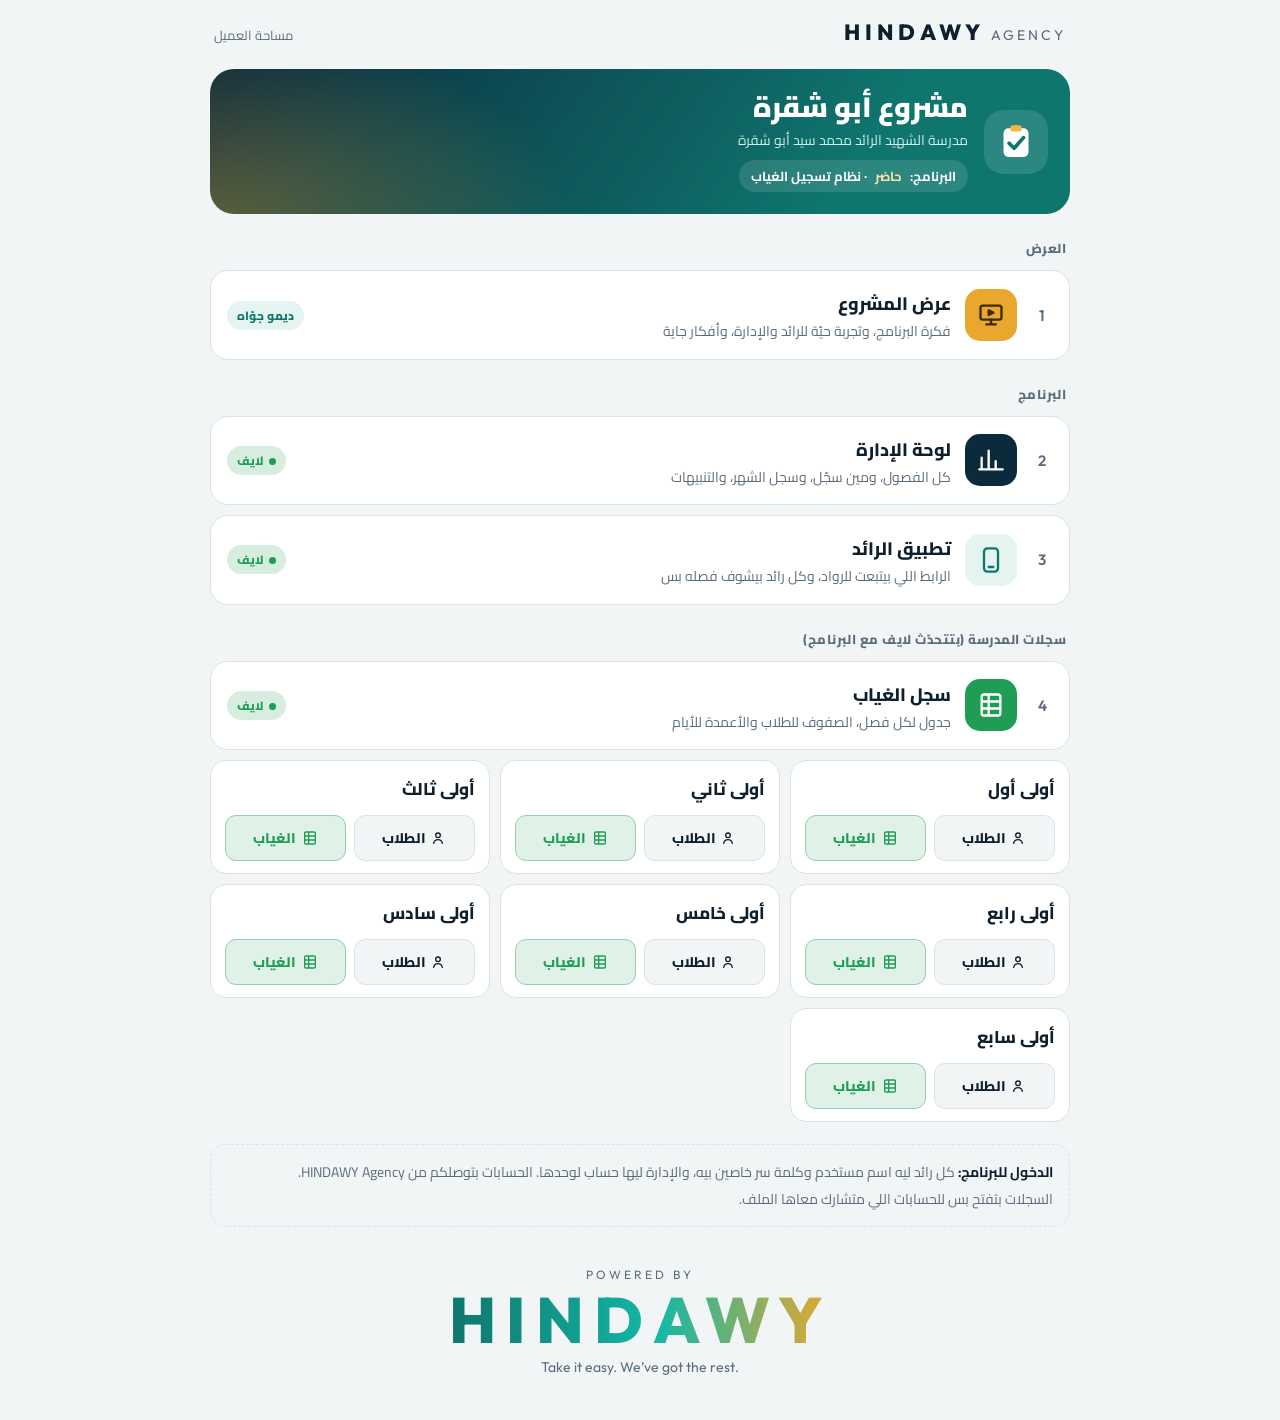
==== abu-shaqra/index.html @ 8ce5f738 "Add abu-shaqra/index.html" ====
<!DOCTYPE html><html lang="ar" dir="rtl"><head><meta charset="utf-8"><meta name="viewport" content="width=device-width, initial-scale=1, viewport-fit=cover"><meta name="theme-color" content="#0b2a3c"><title>مشروع أبو شقرة — HINDAWY Agency</title><style>:root{padding-top:env(safe-area-inset-top,0px);padding-bottom:env(safe-area-inset-bottom,0px)}body{margin:0}</style></head><body>
<meta name="claude:viewport-fit-sides" content="cover">
<link rel="stylesheet" href="https://fonts.googleapis.com/css2?family=Cairo:wght@500;700;800;900&family=Outfit:wght@400;600;800&display=swap">
<style>
/* Layout: مساحة العميل — هيدر الوكالة، ثم المشروع، ثم بلاطات مرتبة بترتيب الاستخدام، وعمود واحد على الموبايل */
:root{
  --bg:#f2f5f6; --card:#ffffff; --fg:#0e1f2e; --mute:#5b6d7c; --line:#dbe3e8;
  --brand:#0f766e; --brand-2:#14b8a6; --deep:#0b2a3c; --gold:#e9a72e; --gold-ink:#3b2a00; --sheet:#1f9d55; --tint:#e5f3f1;
  --f-ar:"Cairo","Segoe UI",Tahoma,sans-serif; --f-en:"Outfit","Cairo",sans-serif;
}
@media (prefers-color-scheme: dark){:root:not([data-theme="light"]){
  --bg:#071520; --card:#0e212e; --fg:#e7f2f1; --mute:#9bb2bd; --line:#1c3444; --brand:#2dd4bf; --brand-2:#5eead4; --deep:#0b2a3c; --gold:#f5b544; --sheet:#4ade80; --tint:#113041; color-scheme:dark}}
:root[data-theme="dark"]{
  --bg:#071520; --card:#0e212e; --fg:#e7f2f1; --mute:#9bb2bd; --line:#1c3444; --brand:#2dd4bf; --brand-2:#5eead4; --deep:#0b2a3c; --gold:#f5b544; --sheet:#4ade80; --tint:#113041; color-scheme:dark}
*{box-sizing:border-box}[hidden]{display:none!important}
body{background:var(--bg);color:var(--fg);font-family:var(--f-ar);direction:rtl;
  padding-left:max(16px,env(safe-area-inset-left,0px));padding-right:max(16px,env(safe-area-inset-right,0px));padding-block:18px 40px}
.wrap{max-width:860px;margin:0 auto;display:flex;flex-direction:column;gap:22px}

.agency{display:flex;align-items:baseline;justify-content:space-between;gap:12px;flex-wrap:wrap;padding-inline:4px}
.agency .mark{font-family:var(--f-en);font-weight:800;font-size:22px;letter-spacing:5px;direction:ltr}
.agency .mark span{font-weight:400;letter-spacing:3px;color:var(--mute);font-size:14px;margin-left:6px}
.agency small{font-size:13px;color:var(--mute)}

.hero{border-radius:24px;padding:22px;color:#fff;background:radial-gradient(600px 300px at 0% 100%,rgba(233,167,46,.35),transparent 60%),linear-gradient(125deg,#0b2a3c,#0f766e 75%);display:flex;gap:16px;align-items:center;flex-wrap:wrap}
.hero .badge{width:64px;height:64px;border-radius:20px;background:rgba(255,255,255,.12);display:flex;align-items:center;justify-content:center;flex:none}
.hero .badge svg{width:40px;height:40px}
.hero h1{margin:0;font-size:28px;font-weight:900;line-height:1.2;text-wrap:balance}
.hero p{margin:4px 0 0;font-size:14px;color:#cfeeea;line-height:1.7}
.hero .prod{margin-top:8px;display:inline-flex;align-items:center;gap:8px;background:rgba(255,255,255,.12);border-radius:30px;padding:4px 12px;font-size:13px;font-weight:700}
.hero .prod b{color:#ffe2a3}

.group{display:flex;flex-direction:column;gap:10px}
.group h2{margin:0;font-size:13px;font-weight:800;letter-spacing:.5px;color:var(--mute);padding-inline:4px}
.tile{display:flex;align-items:center;gap:14px;padding:16px;border-radius:18px;background:var(--card);border:1px solid var(--line);color:inherit;text-decoration:none;transition:transform .15s,border-color .15s;min-width:0}
.tile:hover{transform:translateY(-2px);border-color:var(--brand-2)}
.tile:focus-visible,.cls a:focus-visible{outline:3px solid var(--brand-2);outline-offset:2px}
.num{font-family:var(--f-en);font-weight:600;font-size:15px;color:var(--mute);width:22px;text-align:center;flex:none}
.ic{width:52px;height:52px;border-radius:15px;display:flex;align-items:center;justify-content:center;flex:none;background:var(--tint);color:var(--brand)}
.ic svg{width:28px;height:28px}
.ic.gold{background:var(--gold);color:var(--gold-ink)}.ic.sheet{background:var(--sheet);color:#fff}.ic.deep{background:var(--deep);color:#fff}
.txt{flex:1;min-width:0}.txt b{display:block;font-size:18px;font-weight:800}.txt span{display:block;font-size:14px;color:var(--mute);line-height:1.6}
.tag{font-size:12px;font-weight:800;padding:3px 10px;border-radius:20px;background:var(--tint);color:var(--brand);white-space:nowrap;flex:none}
.tag.live{background:color-mix(in srgb,var(--sheet) 18%,transparent);color:var(--sheet)}
.tag.live::before{content:"";display:inline-block;width:7px;height:7px;border-radius:50%;background:currentColor;margin-inline-end:6px;animation:pulse 1.6s infinite}
@keyframes pulse{50%{opacity:.3}}
.classes{display:grid;grid-template-columns:repeat(auto-fill,minmax(230px,1fr));gap:10px}
.cls{background:var(--card);border:1px solid var(--line);border-radius:16px;padding:12px 14px;display:flex;flex-direction:column;gap:10px;min-width:0}
.cls b{font-size:17px;font-weight:800}
.cls .two{display:grid;grid-template-columns:1fr 1fr;gap:8px}
.cls a{display:flex;align-items:center;justify-content:center;gap:6px;text-decoration:none;font-size:14px;font-weight:800;border-radius:11px;padding:9px 6px;border:1px solid var(--line);color:var(--fg);background:var(--bg)}
.cls a:hover{border-color:var(--brand-2);color:var(--brand)}
.cls a.att{background:color-mix(in srgb,var(--sheet) 14%,var(--card));border-color:color-mix(in srgb,var(--sheet) 35%,var(--line));color:var(--sheet)}
.cls a svg{width:16px;height:16px;flex:none}
.note{border-radius:16px;border:1px dashed var(--line);padding:14px 16px;font-size:14px;line-height:1.9;color:var(--mute)}
.note b{color:var(--fg)}
.byline{display:flex;flex-direction:column;align-items:center;gap:6px;padding-block:18px 4px;text-align:center}
.byline small{font-size:12px;letter-spacing:3px;color:var(--mute);font-family:var(--f-en)}
.byline strong{font-family:var(--f-en);font-weight:800;font-size:clamp(36px,10vw,64px);line-height:1;letter-spacing:clamp(4px,1.4vw,10px);direction:ltr;
  background:linear-gradient(90deg,var(--brand),var(--brand-2) 55%,var(--gold));-webkit-background-clip:text;background-clip:text;color:transparent}
.byline em{font-style:normal;font-family:var(--f-en);font-size:14px;color:var(--mute);direction:ltr}
@media (max-width:520px){.tile .tag{display:none}.hero h1{font-size:23px}}
@media (prefers-reduced-motion:reduce){.tile{transition:none}.tag.live::before{animation:none}}
</style>

<div class="wrap">
 <div class="agency"><a class="mark" href="../" style="text-decoration:none;color:inherit">HINDAWY<span>AGENCY</span></a><small>مساحة العميل</small></div>

 <header class="hero">
  <span class="badge"><svg viewBox="0 0 64 64" aria-hidden="true"><rect x="12" y="10" width="40" height="46" rx="8" fill="#fff"/><rect x="23" y="5" width="18" height="10" rx="4" fill="#f5b544"/><path d="M21 34l8 8 15-17" fill="none" stroke="#0f766e" stroke-width="6" stroke-linecap="round" stroke-linejoin="round"/></svg></span>
  <div style="min-width:0;flex:1">
   <h1>مشروع أبو شقرة</h1>
   <p>مدرسة الشهيد الرائد محمد سيد أبو شقرة</p>
   <span class="prod">البرنامج: <b>حاضر</b> · نظام تسجيل الغياب</span>
  </div>
 </header>

 <section class="group" aria-labelledby="g1">
  <h2 id="g1">العرض</h2>
  <a class="tile" href="https://ahmedelhendway0-byte.github.io/rased/presentation.html" target="_blank" rel="noopener">
   <span class="num">1</span><span class="ic gold"><svg viewBox="0 0 24 24" fill="none" stroke="currentColor" stroke-width="2" stroke-linecap="round" stroke-linejoin="round"><rect x="3" y="4" width="18" height="12" rx="2"/><path d="M12 16v4M8 20h8M10 8l4 2-4 2z"/></svg></span>
   <span class="txt"><b>عرض المشروع</b><span>فكرة البرنامج، وتجربة حيّة للرائد والإدارة، وأفكار جاية</span></span>
   <span class="tag">ديمو جوّاه</span>
  </a>
 </section>

 <section class="group" aria-labelledby="g2">
  <h2 id="g2">البرنامج</h2>
  <a class="tile" href="https://ahmedelhendway0-byte.github.io/rased/admin.html" target="_blank" rel="noopener">
   <span class="num">2</span><span class="ic deep"><svg viewBox="0 0 24 24" fill="none" stroke="currentColor" stroke-width="2" stroke-linecap="round"><path d="M4 20V10M10 20V4M16 20v-7M22 20H2"/></svg></span>
   <span class="txt"><b>لوحة الإدارة</b><span>كل الفصول، ومين سجّل، وسجل الشهر، والتنبيهات</span></span>
   <span class="tag live">لايف</span>
  </a>
  <a class="tile" href="https://ahmedelhendway0-byte.github.io/rased/raed.html" target="_blank" rel="noopener">
   <span class="num">3</span><span class="ic"><svg viewBox="0 0 24 24" fill="none" stroke="currentColor" stroke-width="2" stroke-linecap="round"><rect x="6" y="2" width="12" height="20" rx="3"/><path d="M10 18h4"/></svg></span>
   <span class="txt"><b>تطبيق الرائد</b><span>الرابط اللي بيتبعت للرواد، وكل رائد بيشوف فصله بس</span></span>
   <span class="tag live">لايف</span>
  </a>
 </section>

 <section class="group" aria-labelledby="g3">
  <h2 id="g3">سجلات المدرسة (بتتحدّث لايف مع البرنامج)</h2>
  <a class="tile" href="https://docs.google.com/spreadsheets/d/1jnnMp2q0RYq62Funj-6oHWZ4kcQI6a147AhtH1JpuBg/edit" target="_blank" rel="noopener">
   <span class="num">4</span><span class="ic sheet"><svg viewBox="0 0 24 24" fill="none" stroke="currentColor" stroke-width="2"><rect x="4" y="3" width="16" height="18" rx="2"/><path d="M4 9h16M4 15h16M10 3v18"/></svg></span>
   <span class="txt"><b>سجل الغياب</b><span>جدول لكل فصل، الصفوف للطلاب والأعمدة للأيام</span></span>
   <span class="tag live">لايف</span>
  </a>
  <div class="classes" id="classes"></div>
 </section>

 <div class="note"><b>الدخول للبرنامج:</b> كل رائد ليه اسم مستخدم وكلمة سر خاصين بيه، والإدارة ليها حساب لوحدها. الحسابات بتوصلكم من HINDAWY Agency.<br>السجلات بتفتح بس للحسابات اللي متشارك معاها الملف.</div>

 <footer class="byline"><small>POWERED BY</small><strong>HINDAWY</strong><em>Take it easy. We’ve got the rest.</em></footer>
</div>

<script>
(function(){
  var ST="https://docs.google.com/spreadsheets/d/1WJfbHYaCqcIaOHXmit-MXDGG0xoggXVYkVM0kFltuAY/edit#gid=",
      AT="https://docs.google.com/spreadsheets/d/1jnnMp2q0RYq62Funj-6oHWZ4kcQI6a147AhtH1JpuBg/edit#gid=";
  var C=[["أولى أول",820502185,1563162084],["أولى ثاني",1772232469,1375439235],["أولى ثالث",644362583,1822680961],["أولى رابع",443574931,1737167700],
         ["أولى خامس",2120906226,1397072844],["أولى سادس",197793340,1593217413],["أولى سابع",1723557064,64023188]];
  var pi='<svg viewBox="0 0 24 24" fill="none" stroke="currentColor" stroke-width="2" stroke-linecap="round"><circle cx="9" cy="8" r="3.5"/><path d="M2.5 20c.8-3.5 3.4-5.5 6.5-5.5s5.7 2 6.5 5.5"/></svg>',
      gi='<svg viewBox="0 0 24 24" fill="none" stroke="currentColor" stroke-width="2"><rect x="4" y="3" width="16" height="18" rx="2"/><path d="M4 9h16M4 15h16M10 3v18"/></svg>';
  document.getElementById("classes").innerHTML=C.map(function(c){
    return '<div class="cls"><b>'+c[0]+'</b><div class="two"><a href="'+ST+c[1]+'" target="_blank" rel="noopener">'+pi+'الطلاب</a><a class="att" href="'+AT+c[2]+'" target="_blank" rel="noopener">'+gi+'الغياب</a></div></div>';
  }).join("");
})();
</script>
</body></html>
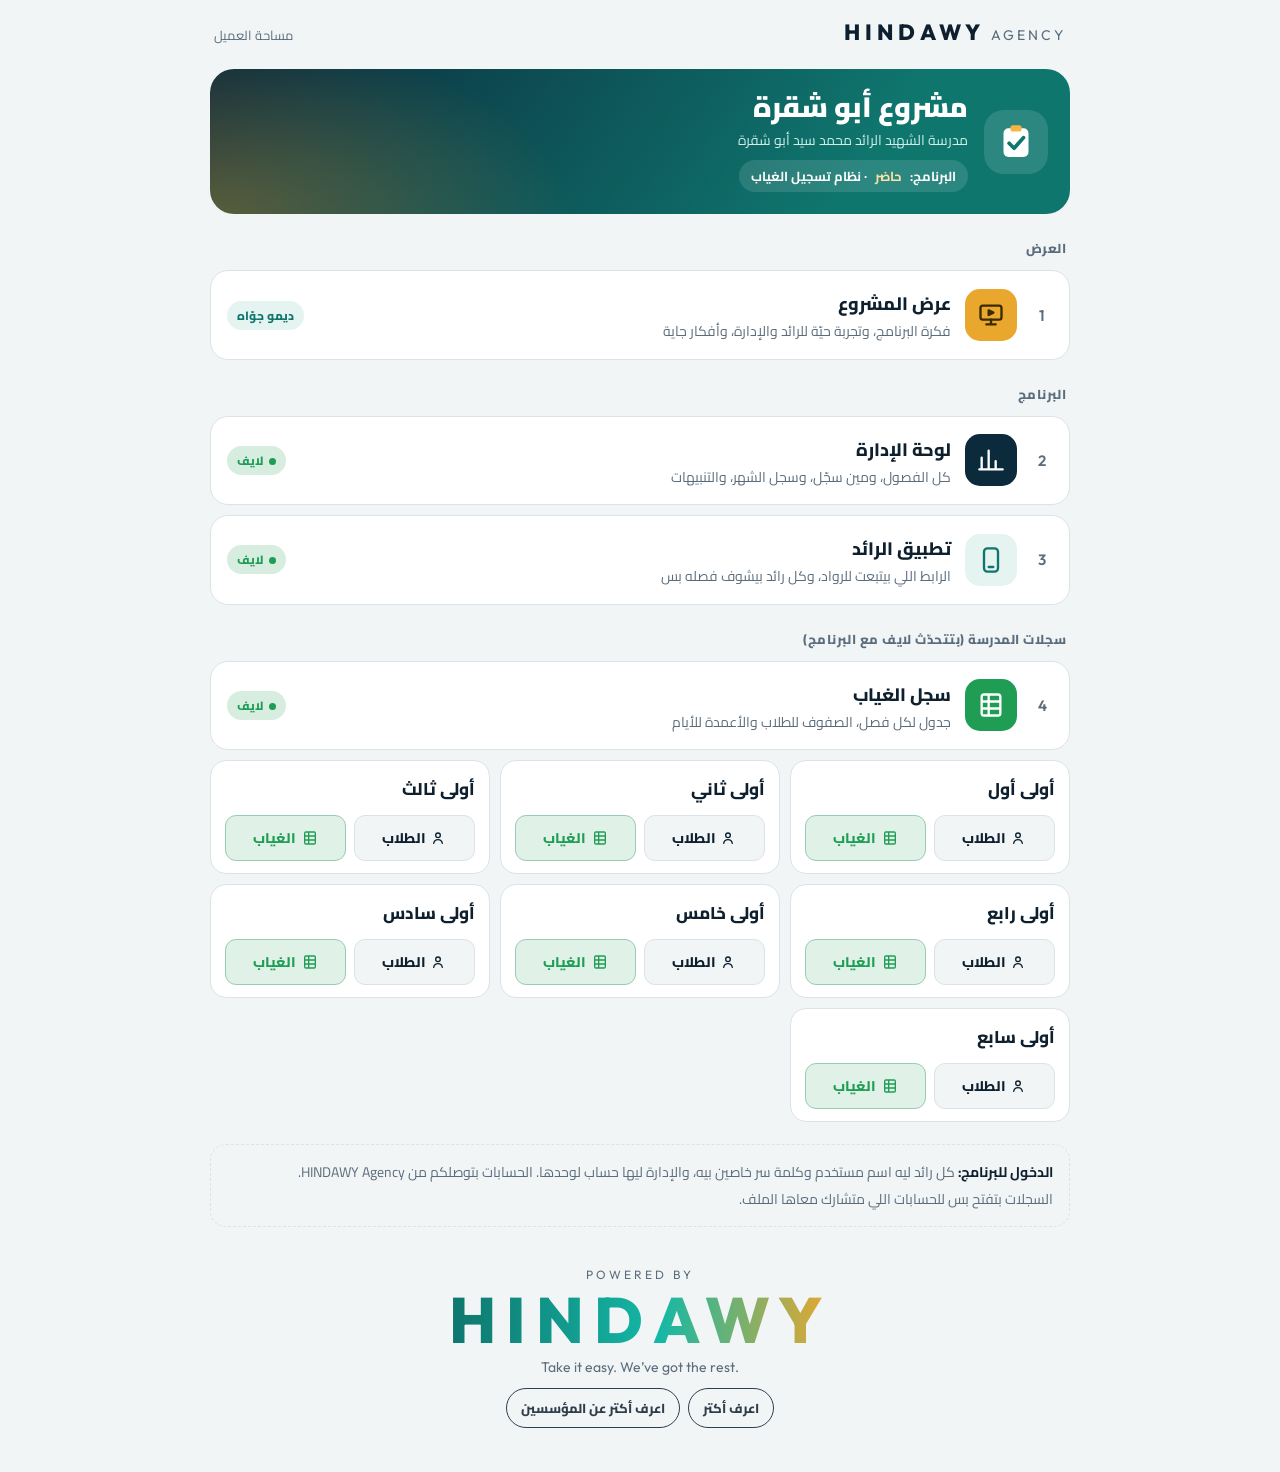
==== commit 83ae2388: "Portfolio card and HINDAWY credit links" ====
--- a/abu-shaqra/index.html
+++ b/abu-shaqra/index.html
@@ -58,6 +58,11 @@
 .byline small{font-size:12px;letter-spacing:3px;color:var(--mute);font-family:var(--f-en)}
 .byline strong{font-family:var(--f-en);font-weight:800;font-size:clamp(36px,10vw,64px);line-height:1;letter-spacing:clamp(4px,1.4vw,10px);direction:ltr;
   background:linear-gradient(90deg,var(--brand),var(--brand-2) 55%,var(--gold));-webkit-background-clip:text;background-clip:text;color:transparent}
+/* HINDAWY opens the portfolio */
+.byline a.hw{text-decoration:none;color:inherit}.byline a.hw:hover strong{opacity:.85}
+.byline .hw-btns{display:flex;flex-wrap:wrap;justify-content:center;gap:8px;margin-top:6px}
+.byline .hw-btns a{font-size:13px;font-weight:800;text-decoration:none;color:inherit;padding:7px 14px;border-radius:99px;border:1px solid currentColor;opacity:.85}
+.byline .hw-btns a:hover{opacity:1}
 .byline em{font-style:normal;font-family:var(--f-en);font-size:14px;color:var(--mute);direction:ltr}
 @media (max-width:520px){.tile .tag{display:none}.hero h1{font-size:23px}}
 @media (prefers-reduced-motion:reduce){.tile{transition:none}.tag.live::before{animation:none}}
@@ -110,7 +115,7 @@
 
  <div class="note"><b>الدخول للبرنامج:</b> كل رائد ليه اسم مستخدم وكلمة سر خاصين بيه، والإدارة ليها حساب لوحدها. الحسابات بتوصلكم من HINDAWY Agency.<br>السجلات بتفتح بس للحسابات اللي متشارك معاها الملف.</div>
 
- <footer class="byline"><small>POWERED BY</small><strong>HINDAWY</strong><em>Take it easy. We’ve got the rest.</em></footer>
+ <footer class="byline"><small>POWERED BY</small><a class="hw" href="https://ahmedelhendway0-byte.github.io/portfolio/" target="_blank" rel="noopener"><strong>HINDAWY</strong></a><em>Take it easy. We’ve got the rest.</em><span class="hw-btns"><a href="https://ahmedelhendway0-byte.github.io/portfolio/" target="_blank" rel="noopener">اعرف أكتر</a><a href="https://ahmedelhendway0-byte.github.io/portfolio/#team" target="_blank" rel="noopener">اعرف أكتر عن المؤسسين</a></span></footer>
 </div>
 
 <script>
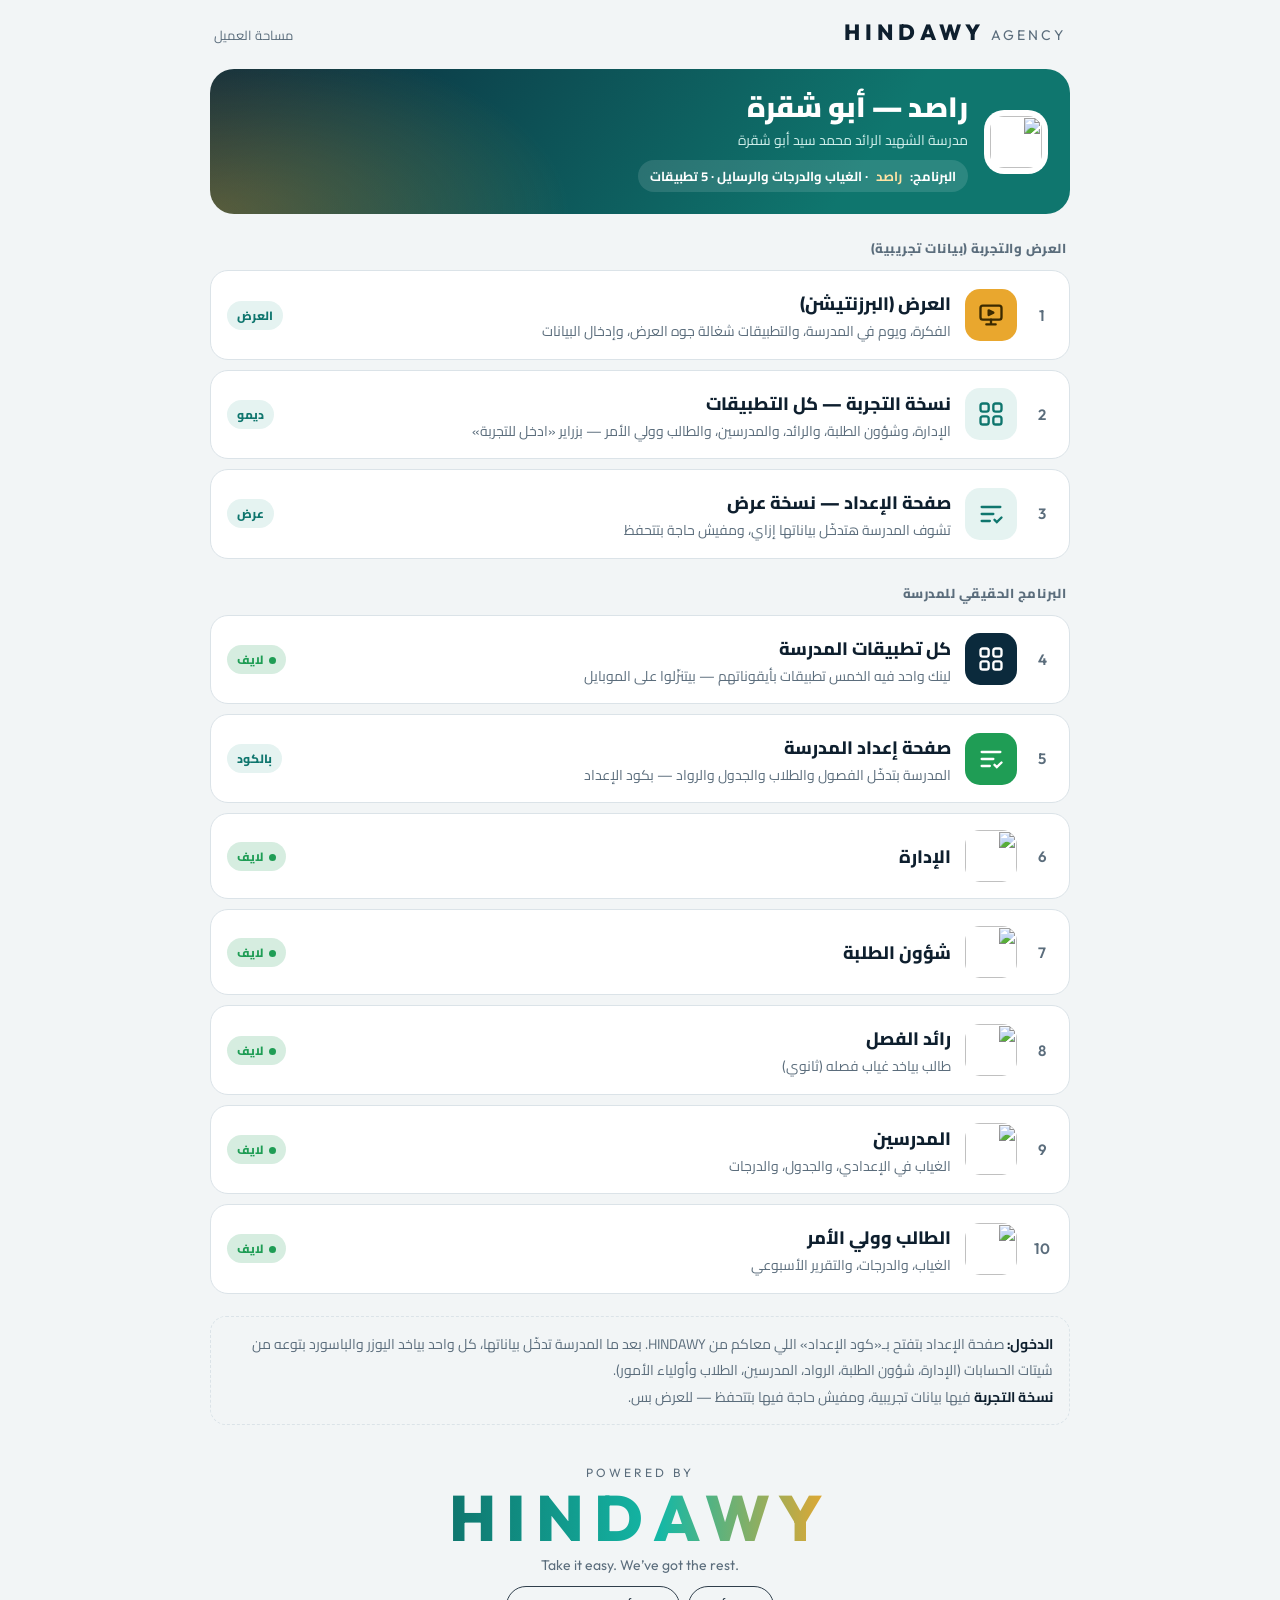
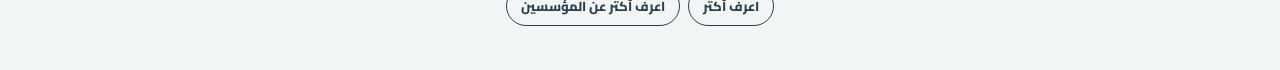
==== commit b197e1de: "راصد أبو شقرة: العرض ونسخة التجربة والإعداد والتطبيقات الحقيقية" ====
--- a/abu-shaqra/index.html
+++ b/abu-shaqra/index.html
@@ -1,4 +1,4 @@
-<!DOCTYPE html><html lang="ar" dir="rtl"><head><meta charset="utf-8"><meta name="viewport" content="width=device-width, initial-scale=1, viewport-fit=cover"><meta name="theme-color" content="#0b2a3c"><title>مشروع أبو شقرة — HINDAWY Agency</title><style>:root{padding-top:env(safe-area-inset-top,0px);padding-bottom:env(safe-area-inset-bottom,0px)}body{margin:0}</style></head><body>
+<!DOCTYPE html><html lang="ar" dir="rtl"><head><meta charset="utf-8"><meta name="viewport" content="width=device-width, initial-scale=1, viewport-fit=cover"><meta name="theme-color" content="#0b2a3c"><title>راصد أبو شقرة — HINDAWY Agency</title><style>:root{padding-top:env(safe-area-inset-top,0px);padding-bottom:env(safe-area-inset-bottom,0px)}body{margin:0}</style></head><body>
 <meta name="claude:viewport-fit-sides" content="cover">
 <link rel="stylesheet" href="https://fonts.googleapis.com/css2?family=Cairo:wght@500;700;800;900&family=Outfit:wght@400;600;800&display=swap">
 <style>
@@ -72,63 +72,42 @@
  <div class="agency"><a class="mark" href="../" style="text-decoration:none;color:inherit">HINDAWY<span>AGENCY</span></a><small>مساحة العميل</small></div>
 
  <header class="hero">
-  <span class="badge"><svg viewBox="0 0 64 64" aria-hidden="true"><rect x="12" y="10" width="40" height="46" rx="8" fill="#fff"/><rect x="23" y="5" width="18" height="10" rx="4" fill="#f5b544"/><path d="M21 34l8 8 15-17" fill="none" stroke="#0f766e" stroke-width="6" stroke-linecap="round" stroke-linejoin="round"/></svg></span>
+  <span class="badge" style="background:#fff;padding:6px"><img src="https://rased-app.ahmedelhendway0.workers.dev/icons/admin-192.png" data-base-src="icons/admin-192.png" alt="" style="width:52px;height:52px;border-radius:14px"></span>
   <div style="min-width:0;flex:1">
-   <h1>مشروع أبو شقرة</h1>
+   <h1>راصد — أبو شقرة</h1>
    <p>مدرسة الشهيد الرائد محمد سيد أبو شقرة</p>
-   <span class="prod">البرنامج: <b>حاضر</b> · نظام تسجيل الغياب</span>
+   <span class="prod">البرنامج: <b>راصد</b> · الغياب والدرجات والرسايل · 5 تطبيقات</span>
   </div>
  </header>
 
- <section class="group" aria-labelledby="g1">
-  <h2 id="g1">العرض</h2>
-  <a class="tile" href="https://ahmedelhendway0-byte.github.io/rased/presentation.html" target="_blank" rel="noopener">
-   <span class="num">1</span><span class="ic gold"><svg viewBox="0 0 24 24" fill="none" stroke="currentColor" stroke-width="2" stroke-linecap="round" stroke-linejoin="round"><rect x="3" y="4" width="18" height="12" rx="2"/><path d="M12 16v4M8 20h8M10 8l4 2-4 2z"/></svg></span>
-   <span class="txt"><b>عرض المشروع</b><span>فكرة البرنامج، وتجربة حيّة للرائد والإدارة، وأفكار جاية</span></span>
-   <span class="tag">ديمو جوّاه</span>
-  </a>
- </section>
+ <section class="group"><h2>العرض والتجربة (بيانات تجريبية)</h2><div id="g-demo" class="group"></div></section>
+ <section class="group"><h2>البرنامج الحقيقي للمدرسة</h2><div id="g-real" class="group"></div></section>
 
- <section class="group" aria-labelledby="g2">
-  <h2 id="g2">البرنامج</h2>
-  <a class="tile" href="https://ahmedelhendway0-byte.github.io/rased/admin.html" target="_blank" rel="noopener">
-   <span class="num">2</span><span class="ic deep"><svg viewBox="0 0 24 24" fill="none" stroke="currentColor" stroke-width="2" stroke-linecap="round"><path d="M4 20V10M10 20V4M16 20v-7M22 20H2"/></svg></span>
-   <span class="txt"><b>لوحة الإدارة</b><span>كل الفصول، ومين سجّل، وسجل الشهر، والتنبيهات</span></span>
-   <span class="tag live">لايف</span>
-  </a>
-  <a class="tile" href="https://ahmedelhendway0-byte.github.io/rased/raed.html" target="_blank" rel="noopener">
-   <span class="num">3</span><span class="ic"><svg viewBox="0 0 24 24" fill="none" stroke="currentColor" stroke-width="2" stroke-linecap="round"><rect x="6" y="2" width="12" height="20" rx="3"/><path d="M10 18h4"/></svg></span>
-   <span class="txt"><b>تطبيق الرائد</b><span>الرابط اللي بيتبعت للرواد، وكل رائد بيشوف فصله بس</span></span>
-   <span class="tag live">لايف</span>
-  </a>
- </section>
-
- <section class="group" aria-labelledby="g3">
-  <h2 id="g3">سجلات المدرسة (بتتحدّث لايف مع البرنامج)</h2>
-  <a class="tile" href="https://docs.google.com/spreadsheets/d/1jnnMp2q0RYq62Funj-6oHWZ4kcQI6a147AhtH1JpuBg/edit" target="_blank" rel="noopener">
-   <span class="num">4</span><span class="ic sheet"><svg viewBox="0 0 24 24" fill="none" stroke="currentColor" stroke-width="2"><rect x="4" y="3" width="16" height="18" rx="2"/><path d="M4 9h16M4 15h16M10 3v18"/></svg></span>
-   <span class="txt"><b>سجل الغياب</b><span>جدول لكل فصل، الصفوف للطلاب والأعمدة للأيام</span></span>
-   <span class="tag live">لايف</span>
-  </a>
-  <div class="classes" id="classes"></div>
- </section>
-
- <div class="note"><b>الدخول للبرنامج:</b> كل رائد ليه اسم مستخدم وكلمة سر خاصين بيه، والإدارة ليها حساب لوحدها. الحسابات بتوصلكم من HINDAWY Agency.<br>السجلات بتفتح بس للحسابات اللي متشارك معاها الملف.</div>
+ <div class="note"><b>الدخول:</b> صفحة الإعداد بتفتح بـ«كود الإعداد» اللي معاكم من HINDAWY. بعد ما المدرسة تدخّل بياناتها، كل واحد بياخد اليوزر والباسورد بتوعه من شيتات الحسابات (الإدارة، شؤون الطلبة، الرواد، المدرسين، الطلاب وأولياء الأمور).<br><b>نسخة التجربة</b> فيها بيانات تجريبية، ومفيش حاجة فيها بتتحفظ — للعرض بس.</div>
 
  <footer class="byline"><small>POWERED BY</small><a class="hw" href="https://ahmedelhendway0-byte.github.io/portfolio/" target="_blank" rel="noopener"><strong>HINDAWY</strong></a><em>Take it easy. We’ve got the rest.</em><span class="hw-btns"><a href="https://ahmedelhendway0-byte.github.io/portfolio/" target="_blank" rel="noopener">اعرف أكتر</a><a href="https://ahmedelhendway0-byte.github.io/portfolio/#team" target="_blank" rel="noopener">اعرف أكتر عن المؤسسين</a></span></footer>
 </div>
 
 <script>
 (function(){
-  var ST="https://docs.google.com/spreadsheets/d/1WJfbHYaCqcIaOHXmit-MXDGG0xoggXVYkVM0kFltuAY/edit#gid=",
-      AT="https://docs.google.com/spreadsheets/d/1jnnMp2q0RYq62Funj-6oHWZ4kcQI6a147AhtH1JpuBg/edit#gid=";
-  var C=[["أولى أول",820502185,1563162084],["أولى ثاني",1772232469,1375439235],["أولى ثالث",644362583,1822680961],["أولى رابع",443574931,1737167700],
-         ["أولى خامس",2120906226,1397072844],["أولى سادس",197793340,1593217413],["أولى سابع",1723557064,64023188]];
-  var pi='<svg viewBox="0 0 24 24" fill="none" stroke="currentColor" stroke-width="2" stroke-linecap="round"><circle cx="9" cy="8" r="3.5"/><path d="M2.5 20c.8-3.5 3.4-5.5 6.5-5.5s5.7 2 6.5 5.5"/></svg>',
-      gi='<svg viewBox="0 0 24 24" fill="none" stroke="currentColor" stroke-width="2"><rect x="4" y="3" width="16" height="18" rx="2"/><path d="M4 9h16M4 15h16M10 3v18"/></svg>';
-  document.getElementById("classes").innerHTML=C.map(function(c){
-    return '<div class="cls"><b>'+c[0]+'</b><div class="two"><a href="'+ST+c[1]+'" target="_blank" rel="noopener">'+pi+'الطلاب</a><a class="att" href="'+AT+c[2]+'" target="_blank" rel="noopener">'+gi+'الغياب</a></div></div>';
-  }).join("");
+  /* لينك البرنامج (سطر واحد بيتغيّر لو اللينك اتغيّر) */
+  var BASE="https://rased-app.ahmedelhendway0.workers.dev/";
+  var I={
+    show:'<svg viewBox="0 0 24 24" fill="none" stroke="currentColor" stroke-width="2" stroke-linecap="round" stroke-linejoin="round"><rect x="3" y="4" width="18" height="12" rx="2"/><path d="M12 16v4M8 20h8M10 8l4 2-4 2z"/></svg>',
+    apps:'<svg viewBox="0 0 24 24" fill="none" stroke="currentColor" stroke-width="2"><rect x="3" y="3" width="7" height="7" rx="2"/><rect x="14" y="3" width="7" height="7" rx="2"/><rect x="3" y="14" width="7" height="7" rx="2"/><rect x="14" y="14" width="7" height="7" rx="2"/></svg>',
+    setup:'<svg viewBox="0 0 24 24" fill="none" stroke="currentColor" stroke-width="2" stroke-linecap="round"><path d="M4 6h16M4 12h10M4 18h7"/><path d="m15 17 2 2 4-4"/></svg>'
+  };
+  var DEMO=[["demo/presentation/","show","gold","العرض (البرزنتيشن)","الفكرة، ويوم في المدرسة، والتطبيقات شغالة جوه العرض، وإدخال البيانات","العرض"],
+            ["demo/apps.html","apps","","نسخة التجربة — كل التطبيقات","الإدارة، وشؤون الطلبة، والرائد، والمدرسين، والطالب وولي الأمر — بزراير «ادخل للتجربة»","ديمو"],
+            ["demo/setup.html","setup","","صفحة الإعداد — نسخة عرض","تشوف المدرسة هتدخّل بياناتها إزاي، ومفيش حاجة بتتحفظ","عرض"]];
+  var REAL=[["apps.html","apps","deep","كل تطبيقات المدرسة","لينك واحد فيه الخمس تطبيقات بأيقوناتهم — بيتنزّلوا على الموبايل","لايف"],
+            ["setup.html","setup","sheet","صفحة إعداد المدرسة","المدرسة بتدخّل الفصول والطلاب والجدول والرواد — بكود الإعداد","بالكود"],
+            ["index.html","admin","","الإدارة","","لايف"],["index.html#affairs","affairs","","شؤون الطلبة","","لايف"],["raed.html","raed","","رائد الفصل","طالب بياخد غياب فصله (ثانوي)","لايف"],
+            ["teacher.html","teacher","","المدرسين","الغياب في الإعدادي، والجدول، والدرجات","لايف"],["family.html","family","","الطالب وولي الأمر","الغياب، والدرجات، والتقرير الأسبوعي","لايف"]];
+  function tile(x,i){var ic=I[x[1]]?'<span class="ic '+x[2]+'">'+I[x[1]]+'</span>':'<img src="'+BASE+'icons/'+x[1]+'-192.png" alt="" style="width:52px;height:52px;border-radius:15px;flex:none">';
+    return '<a class="tile" href="'+BASE+x[0]+'" target="_blank" rel="noopener"><span class="num">'+(i+1)+'</span>'+ic+'<span class="txt"><b>'+x[3]+'</b>'+(x[4]?'<span>'+x[4]+'</span>':'')+'</span><span class="tag'+(x[5]==='لايف'?' live':'')+'">'+x[5]+'</span></a>'}
+  document.getElementById("g-demo").innerHTML=DEMO.map(tile).join("");
+  document.getElementById("g-real").innerHTML=REAL.map(function(x,i){return tile(x,i+DEMO.length)}).join("");
+  document.querySelectorAll("[data-base-src]").forEach(function(im){im.src=BASE+im.getAttribute("data-base-src")});
 })();
-</script>
-</body></html>+</script></body></html>
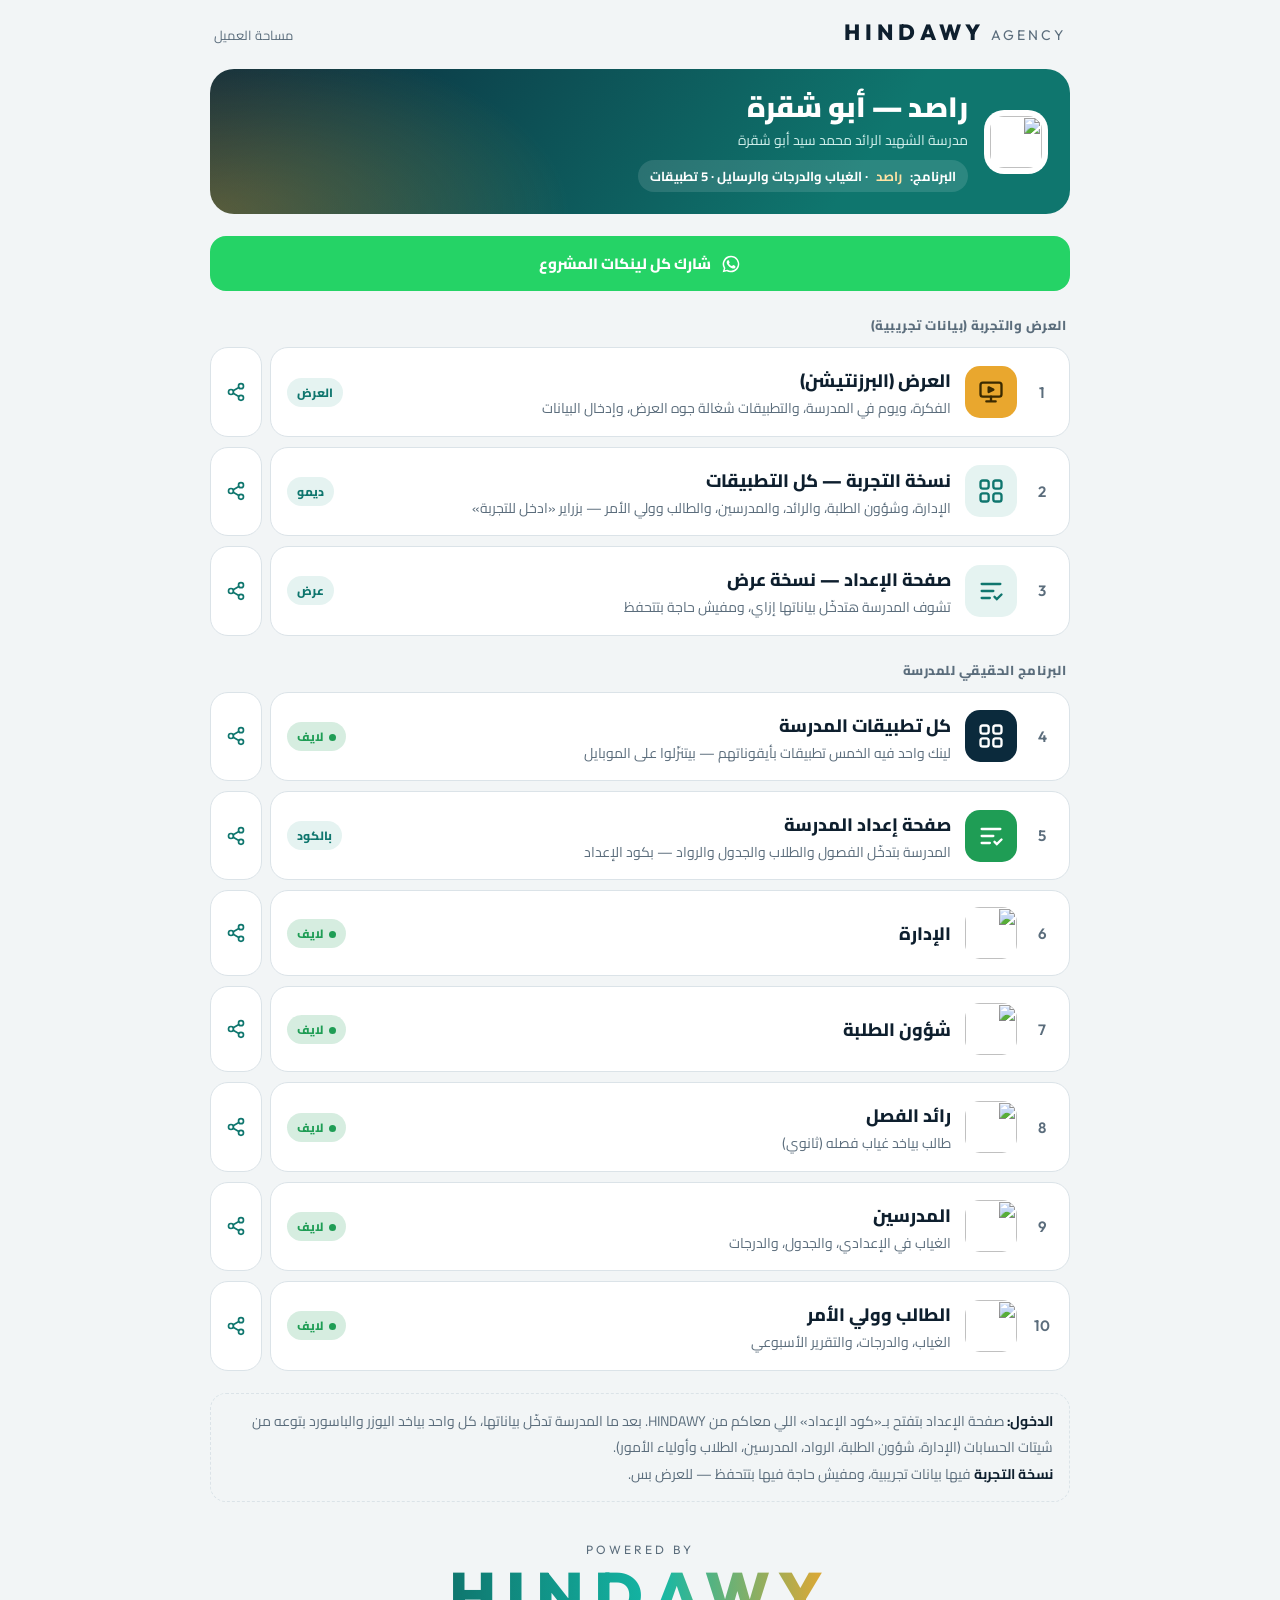
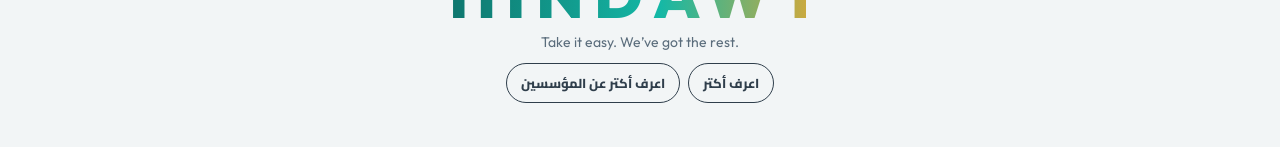
==== commit 44b76469: "زرار مشاركة (واتساب/نسخ) لكل لينك" ====
--- a/abu-shaqra/index.html
+++ b/abu-shaqra/index.html
@@ -72,7 +72,7 @@
  <div class="agency"><a class="mark" href="../" style="text-decoration:none;color:inherit">HINDAWY<span>AGENCY</span></a><small>مساحة العميل</small></div>
 
  <header class="hero">
-  <span class="badge" style="background:#fff;padding:6px"><img src="https://rased-app.ahmedelhendway0.workers.dev/icons/admin-192.png" data-base-src="icons/admin-192.png" alt="" style="width:52px;height:52px;border-radius:14px"></span>
+  <span class="badge" style="background:#fff;padding:6px"><img src="https://rased-app.abu-shaqra.workers.dev/icons/admin-192.png" data-base-src="icons/admin-192.png" alt="" style="width:52px;height:52px;border-radius:14px"></span>
   <div style="min-width:0;flex:1">
    <h1>راصد — أبو شقرة</h1>
    <p>مدرسة الشهيد الرائد محمد سيد أبو شقرة</p>
@@ -91,7 +91,7 @@
 <script>
 (function(){
   /* لينك البرنامج (سطر واحد بيتغيّر لو اللينك اتغيّر) */
-  var BASE="https://rased-app.ahmedelhendway0.workers.dev/";
+  var BASE="https://rased-app.abu-shaqra.workers.dev/";
   var I={
     show:'<svg viewBox="0 0 24 24" fill="none" stroke="currentColor" stroke-width="2" stroke-linecap="round" stroke-linejoin="round"><rect x="3" y="4" width="18" height="12" rx="2"/><path d="M12 16v4M8 20h8M10 8l4 2-4 2z"/></svg>',
     apps:'<svg viewBox="0 0 24 24" fill="none" stroke="currentColor" stroke-width="2"><rect x="3" y="3" width="7" height="7" rx="2"/><rect x="14" y="3" width="7" height="7" rx="2"/><rect x="3" y="14" width="7" height="7" rx="2"/><rect x="14" y="14" width="7" height="7" rx="2"/></svg>',
@@ -110,4 +110,4 @@
   document.getElementById("g-real").innerHTML=REAL.map(function(x,i){return tile(x,i+DEMO.length)}).join("");
   document.querySelectorAll("[data-base-src]").forEach(function(im){im.src=BASE+im.getAttribute("data-base-src")});
 })();
-</script></body></html>+</script><script src="../share.js?v=1"></script></body></html>
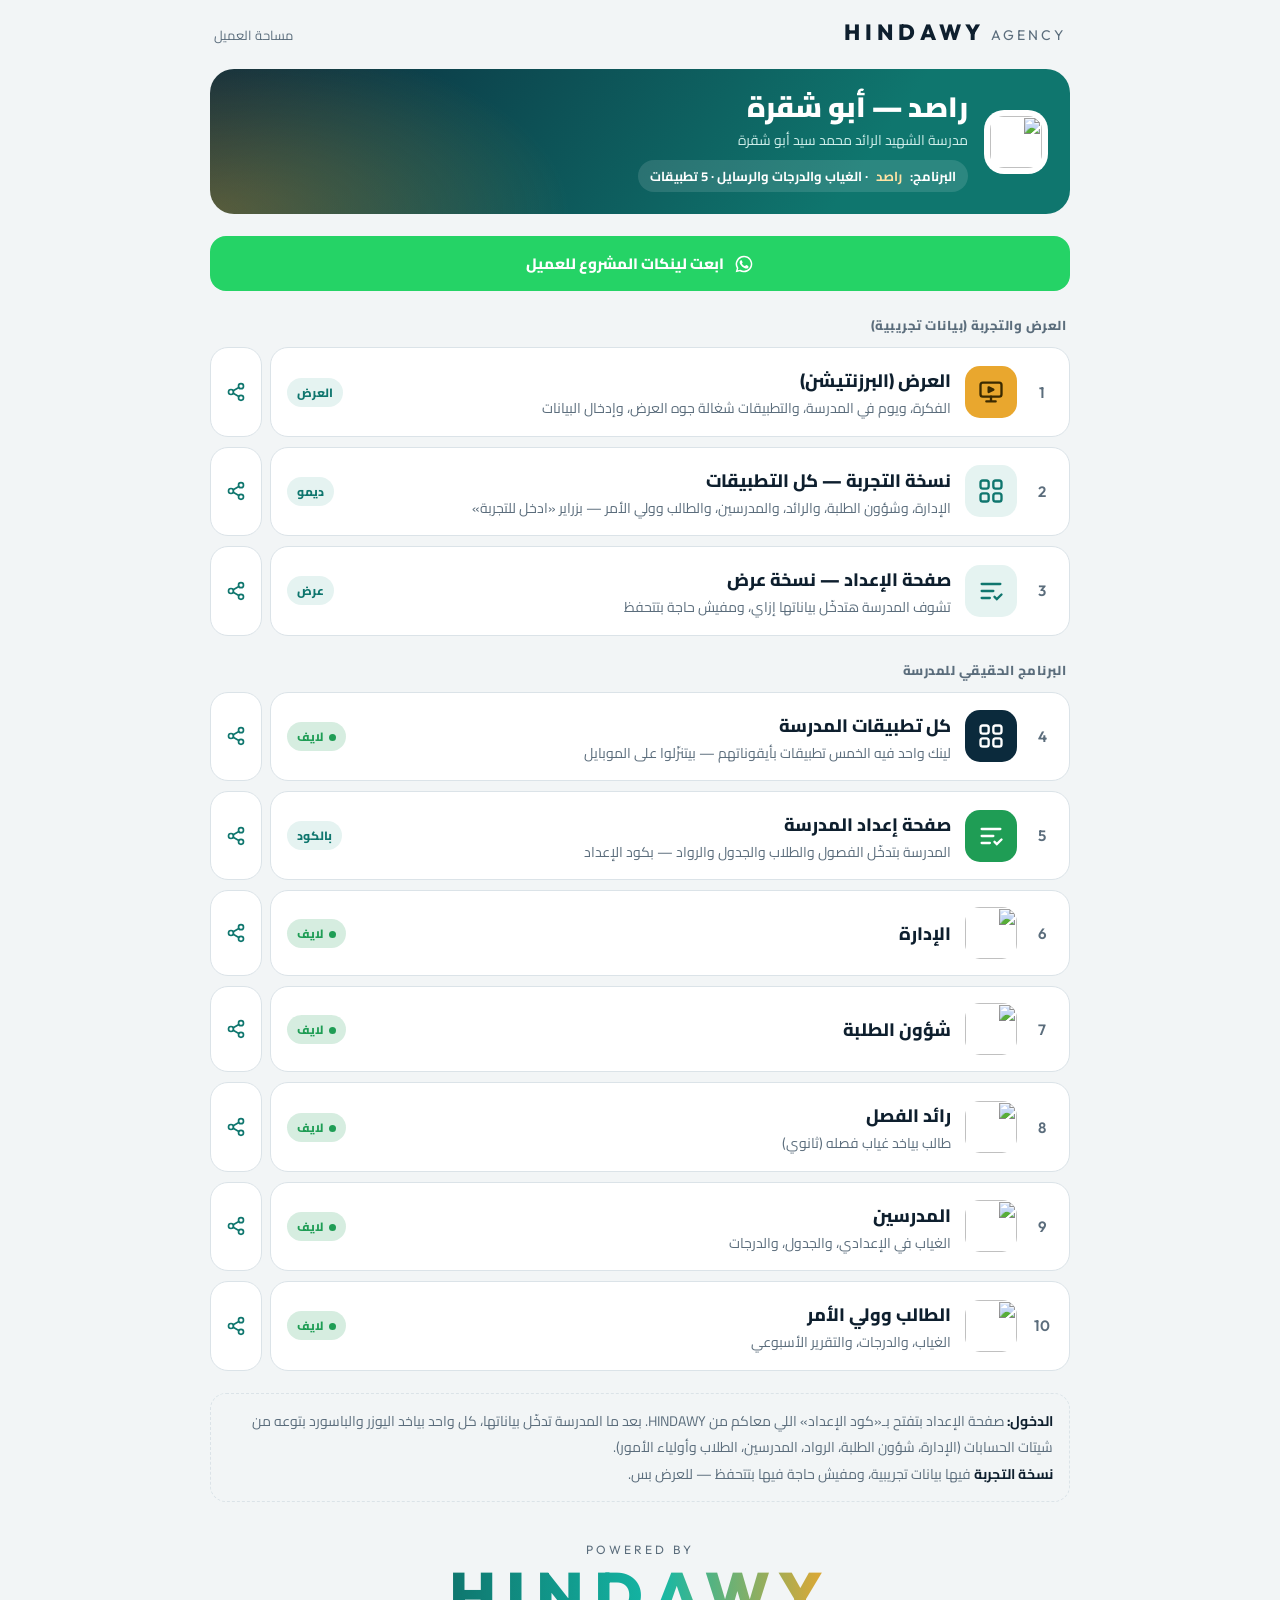
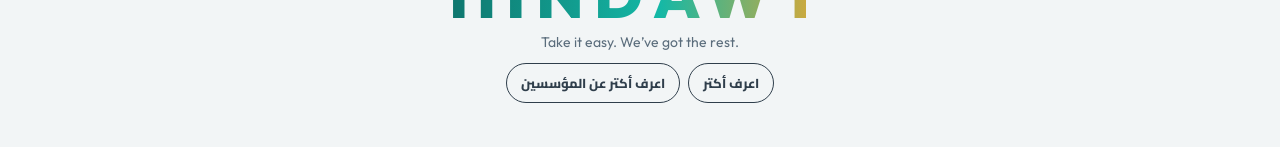
==== commit 2a716311: "المشاركة: لينكات المشروع اللي تخص العميل بس" ====
--- a/abu-shaqra/index.html
+++ b/abu-shaqra/index.html
@@ -110,4 +110,4 @@
   document.getElementById("g-real").innerHTML=REAL.map(function(x,i){return tile(x,i+DEMO.length)}).join("");
   document.querySelectorAll("[data-base-src]").forEach(function(im){im.src=BASE+im.getAttribute("data-base-src")});
 })();
-</script><script src="../share.js?v=1"></script></body></html>+</script><script src="../share.js?v=2"></script></body></html>
